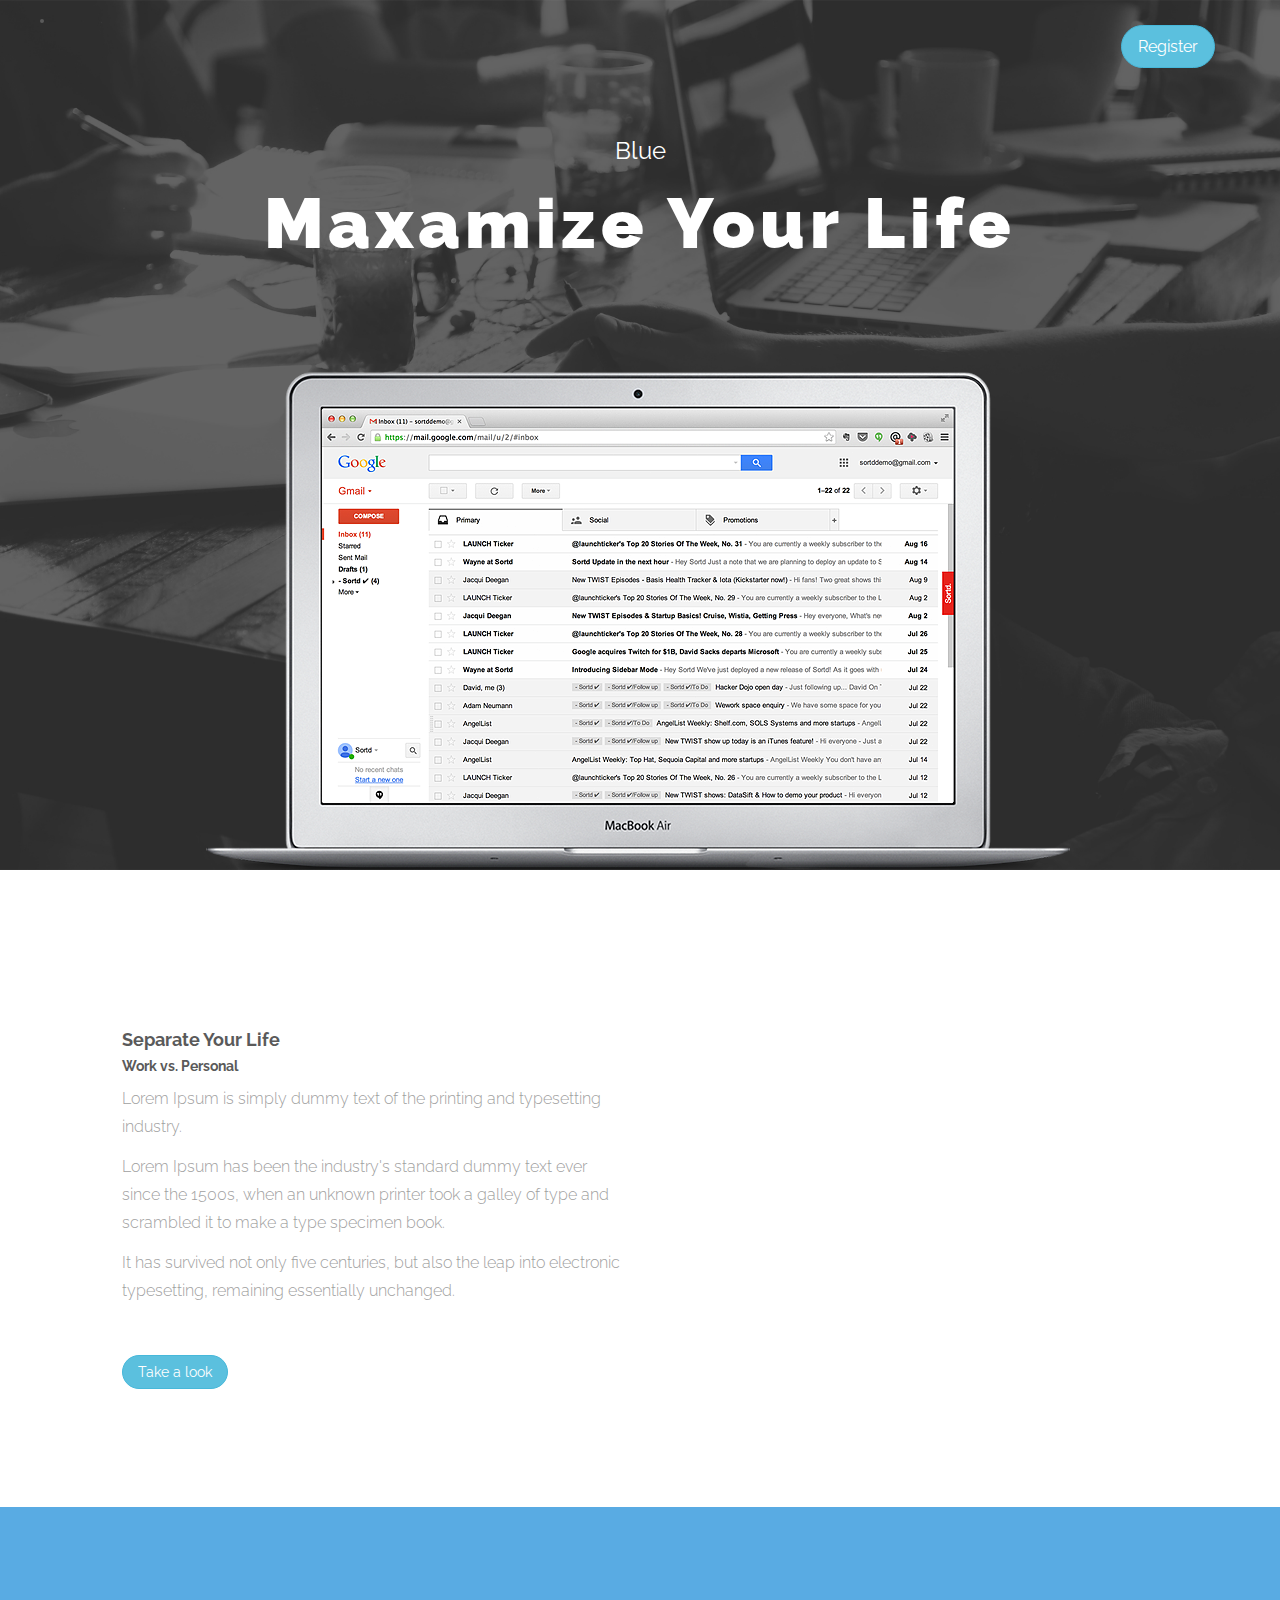
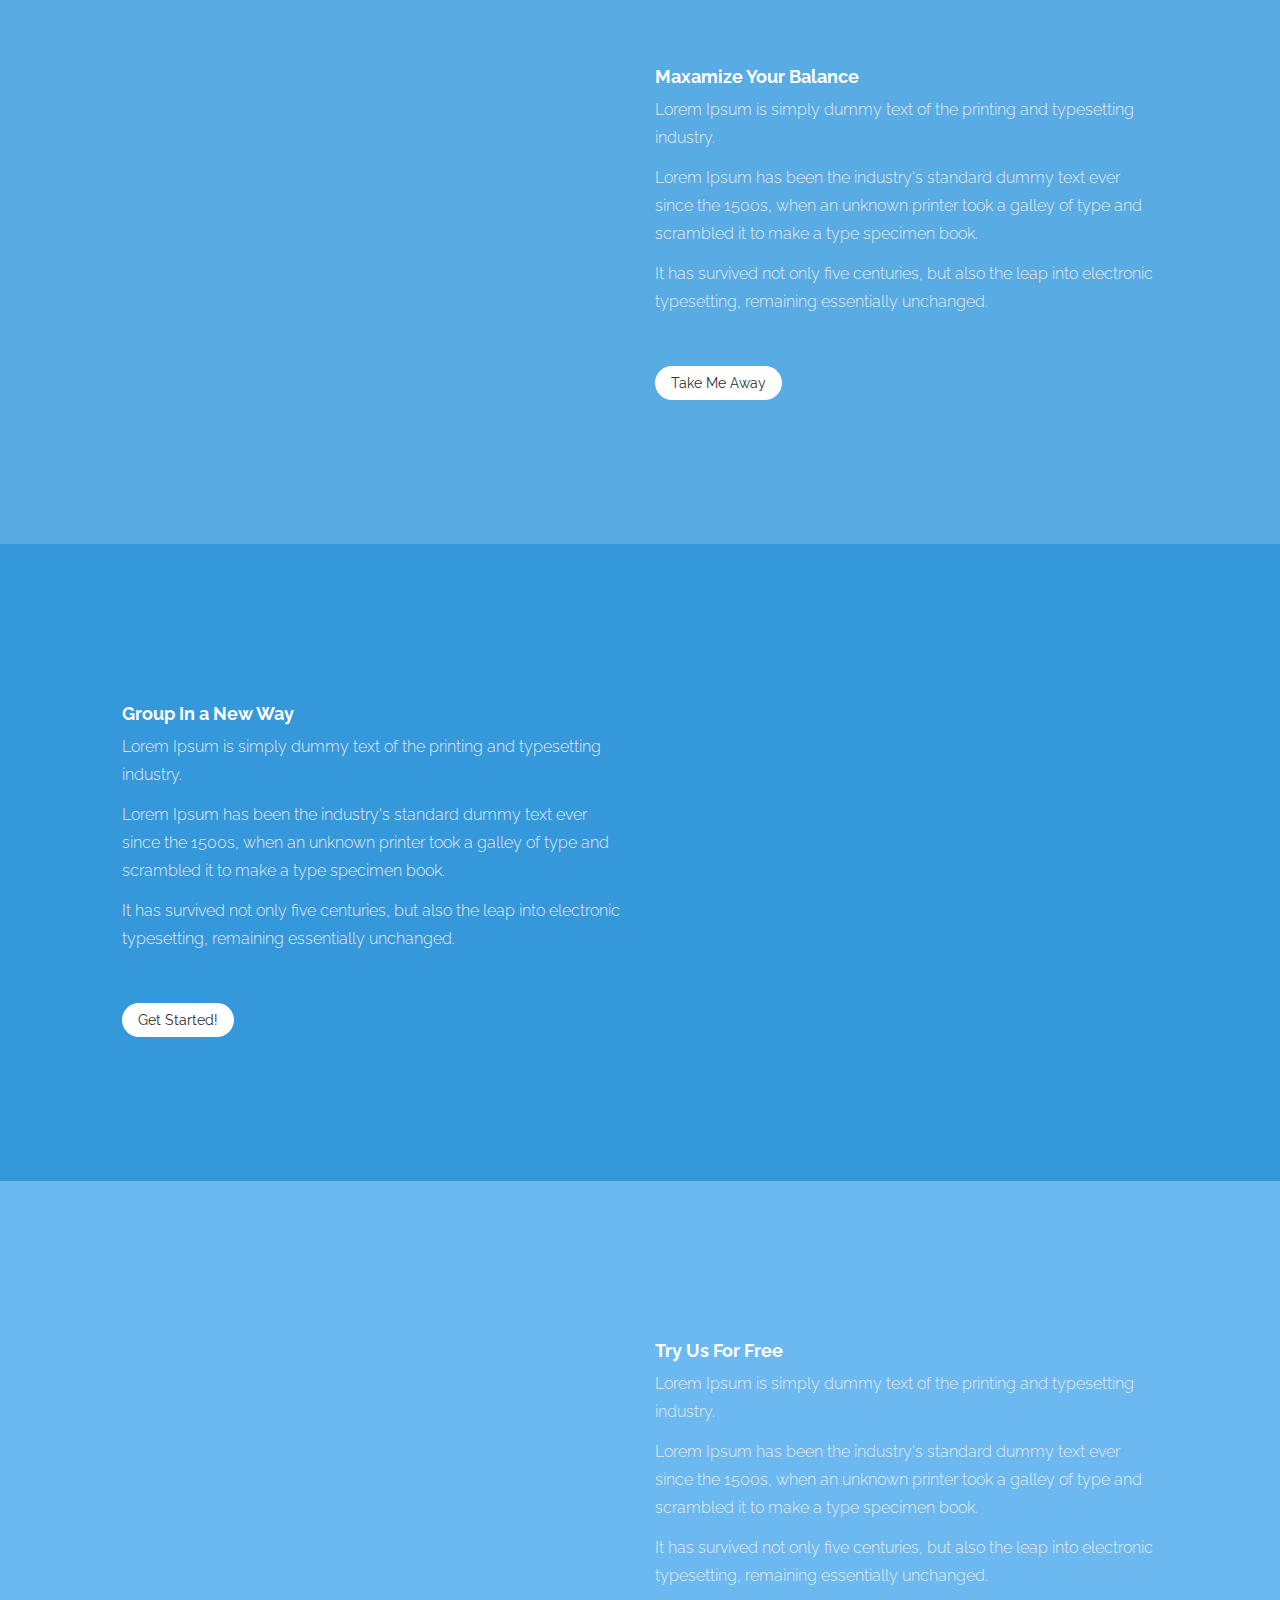
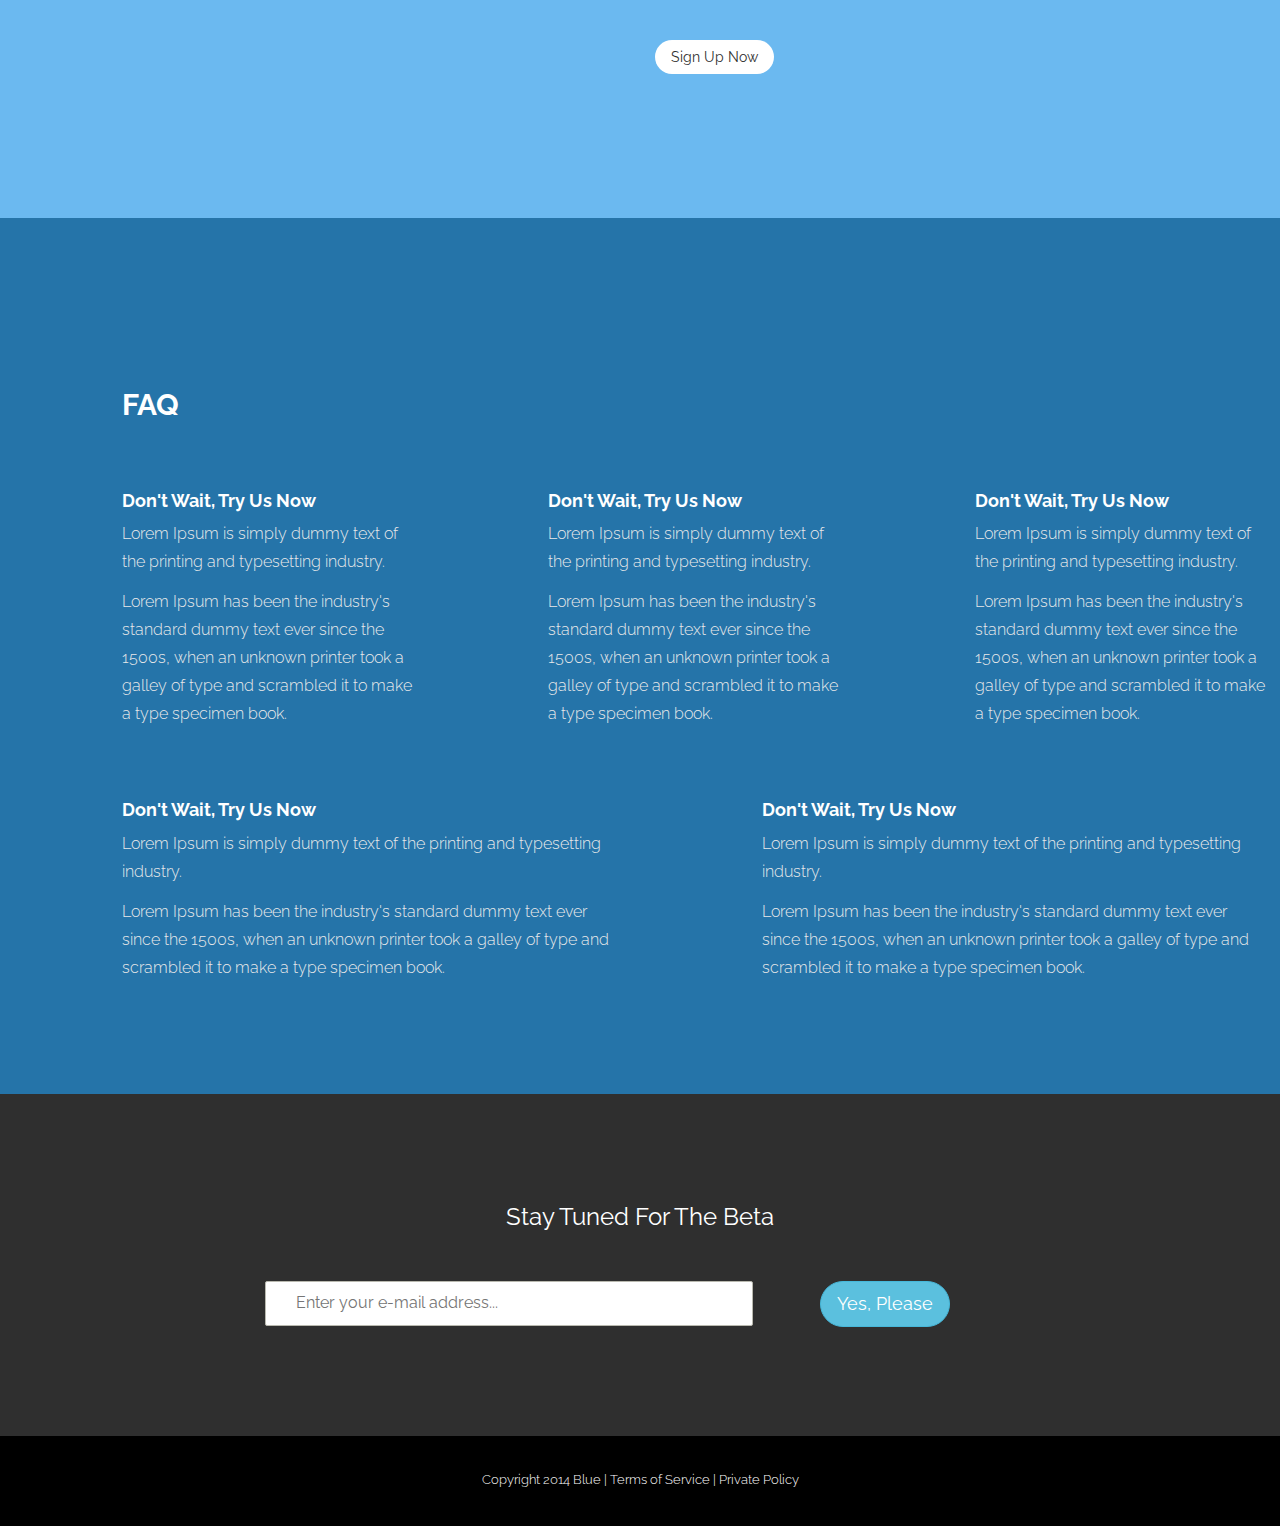
==== index.html @ 32a6beb9 "hm" ====
<!DOCTYPE html>
<html lang="en">
  <head>
    <meta charset="utf-8">
    <meta http-equiv="X-UA-Compatible" content="IE=edge">
    <meta name="viewport" content="width=device-width, initial-scale=1">
    <meta name="description" content="">
    <meta name="author" content="">
    <link rel="icon" href="assets/img/favicon.ico">

    <title>Blue</title>

    <!-- Bootstrap core CSS -->
    <link href="assets/css/bootstrap.css" rel="stylesheet">

    <!-- Custom styles for this template -->
    <link href="assets/css/custom-animations.css" rel="stylesheet">
    <link href="assets/css/style.css" rel="stylesheet">


    <!-- IE10 viewport hack for Surface/desktop Windows 8 bug -->
    <script src="assets/js/ie10-viewport-bug-workaround.js"></script>

    <!-- HTML5 shim and Respond.js IE8 support of HTML5 elements and media queries -->
    <!--[if lt IE 9]>
      <script src="https://oss.maxcdn.com/html5shiv/3.7.2/html5shiv.min.js"></script>
      <script src="https://oss.maxcdn.com/respond/1.4.2/respond.min.js"></script>
    <![endif]-->
  </head>

  <body>

	<! -- ********** HEADER ********** -->
	<div id="h">
		<div class="container">
			<div class="row">
			    <li><button class="btn btn-lg btn-info btn-register">Register</button></li>
			    <div class="col-md-10 col-md-offset-1 mt">
			    	<h3>Blue</h3>
			    	<h1 class="mb">Maxamize Your Life</h1>
			    </div>
			    <div class="col-md-12 mt">
			    	<img src="assets/img/hm.png" class="img-responsive aligncenter" alt="" data-effect="slide-bottom">
			    </div>
			</div>
		</div><! --/container -->
	</div><! --/h -->
	
	<! -- ********** FIRST ********** -->
	<div id="w">
		<div class="row nopadding">
			<div class="col-md-5 col-md-offset-1 mt">
				<h4>Separate Your Life</h4>
                <h5>Work vs. Personal</h5>
				<p>Lorem Ipsum is simply dummy text of the printing and typesetting industry.</p>
				<p>Lorem Ipsum has been the industry's standard dummy text ever since the 1500s, when an unknown printer took a galley of type and scrambled it to make a type specimen book.</p>
				<p>It has survived not only five centuries, but also the leap into electronic typesetting, remaining essentially unchanged.</p>
				<p class="mt"><button class="btn btn-info btn-theme">Take a look</button></p>
			</div>
			
			<div class="col-md-6 pull-right">
				<img src="assets/img/shot01.png" class="img-responsive alignright" alt="" data-effect="slide-right">
			</div>
		</div><! --/row -->
	</div><! --/container -->
	

	<! -- ********** BLUE SECTION - PICTON ********** -->
	<div id="picton">
		<div class="row nopadding">
			<div class="col-md-6 pull-left">
				<img src="assets/img/shot02.png" class="img-responsive alignleft" alt="" data-effect="slide-left">
			</div>
			<div class="col-md-5 mt">
				<h4>Maxamize Your Balance</h4>
				<p>Lorem Ipsum is simply dummy text of the printing and typesetting industry.</p>
				<p>Lorem Ipsum has been the industry's standard dummy text ever since the 1500s, when an unknown printer took a galley of type and scrambled it to make a type specimen book.</p>
				<p>It has survived not only five centuries, but also the leap into electronic typesetting, remaining essentially unchanged.</p>
				<p class="mt"><button class="btn btn-white btn-theme">Take Me Away</button></p>
			</div>
	
		</div><! --row -->
	</div><! --/Picton -->
	
	
	<! -- ********** BLUE SECTION - CURIOUS ********** -->
	<div id="curious">
		<div class="row nopadding">
			<div class="col-md-5 col-md-offset-1 mt">
				<h4>Group In a New Way</h4>
				<p>Lorem Ipsum is simply dummy text of the printing and typesetting industry.</p>
				<p>Lorem Ipsum has been the industry's standard dummy text ever since the 1500s, when an unknown printer took a galley of type and scrambled it to make a type specimen book.</p>
				<p>It has survived not only five centuries, but also the leap into electronic typesetting, remaining essentially unchanged.</p>
				<p class="mt"><button class="btn btn-white btn-theme">Get Started!</button></p>
			</div>
			
			<div class="col-md-6 pull-right">
				<img src="assets/img/shot03.png" class="img-responsive alignright" alt="" data-effect="slide-right">
			</div>
		</div><! --/row -->
	</div><! --/curious -->

	<! -- ********** BLUE SECTION - MALIBU ********** -->
	<div id="malibu">
		<div class="row nopadding">
			<div class="col-md-6 pull-left">
				<img src="assets/img/shot04.png" class="img-responsive alignleft" alt="" data-effect="slide-left">
			</div>
			<div class="col-md-5 mt">
				<h4>Try Us For Free</h4>
				<p>Lorem Ipsum is simply dummy text of the printing and typesetting industry.</p>
				<p>Lorem Ipsum has been the industry's standard dummy text ever since the 1500s, when an unknown printer took a galley of type and scrambled it to make a type specimen book.</p>
				<p>It has survived not only five centuries, but also the leap into electronic typesetting, remaining essentially unchanged.</p>
				<p class="mt"><button class="btn btn-white btn-theme">Sign Up Now</button></p>
			</div>
	
		</div><! --row -->
	</div><! --/Malibu -->


	<! -- ********** BLUE SECTION - JELLY ********** -->
	<div id="jelly">
		<div class="row nopadding">
            <div class="col-md-10 col-md-offset-1 mt">
			    	<h2 class="">FAQ</h2>
			    </div>
			<div class="col-md-3 col-sm-4 col-xs-4 col-md-offset-1 mt">
				<h4>Don't Wait, Try Us Now</h4>
				<p>Lorem Ipsum is simply dummy text of the printing and typesetting industry.</p>
				<p>Lorem Ipsum has been the industry's standard dummy text ever since the 1500s, when an unknown printer took a galley of type and scrambled it to make a type specimen book.</p>
			</div>
            
            <div class="col-md-3 col-sm-4 col-xs-4 col-md-offset-1 mt">
				<h4>Don't Wait, Try Us Now</h4>
				<p>Lorem Ipsum is simply dummy text of the printing and typesetting industry.</p>
				<p>Lorem Ipsum has been the industry's standard dummy text ever since the 1500s, when an unknown printer took a galley of type and scrambled it to make a type specimen book.</p>

			</div>
            <div class="col-md-3 col-sm-4 col-xs-4 col-md-offset-1 mt">
				<h4>Don't Wait, Try Us Now</h4>
				<p>Lorem Ipsum is simply dummy text of the printing and typesetting industry.</p>
				<p>Lorem Ipsum has been the industry's standard dummy text ever since the 1500s, when an unknown printer took a galley of type and scrambled it to make a type specimen book.</p>
				
			</div>
             <div class="col-md-5 col-sm-6 col-xs-6 col-md-offset-1 mt">
				<h4>Don't Wait, Try Us Now</h4>
				<p>Lorem Ipsum is simply dummy text of the printing and typesetting industry.</p>
				<p>Lorem Ipsum has been the industry's standard dummy text ever since the 1500s, when an unknown printer took a galley of type and scrambled it to make a type specimen book.</p>
			</div>
            <div class="col-md-5 col-sm-6 col-xs-6 col-md-offset-1 mt">
				<h4>Don't Wait, Try Us Now</h4>
				<p>Lorem Ipsum is simply dummy text of the printing and typesetting industry.</p>
				<p>Lorem Ipsum has been the industry's standard dummy text ever since the 1500s, when an unknown printer took a galley of type and scrambled it to make a type specimen book.</p>
			</div>
            
			
		</div><! --/row -->
	</div><! --/Jelly -->

	<! -- ********** FOOTER ********** -->
	<div id="f">
		<div class="container">
			<div class="row">
				<div class="col-md-8 col-md-offset-2 centered">
					<h4 class="mb">Stay Tuned For The Beta</h4>
					<form role="form" action="register.php" method="post" enctype="plain"> 
	    				<input type="email" name="email" class="subscribe-input" placeholder="Enter your e-mail address..." required>
						<button class='btn btn-lg btn-info btn-sub subscribe-submit' type="submit">Yes, Please</button>
					</form>
				
				</div>

			</div><! --/row -->
		</div><! --/container -->
	</div><! --/F -->

	<! -- ********** CREDITS ********** -->
	<div id="c">
		<div class="container">
			<div class="row">
				<div class="col-md-6 col-md-offset-3 centered">
					<p>Copyright 2014 Blue | Terms of Service | Private Policy</p>
				</div>
			</div>
		</div><! --/container -->
	</div><! --/C -->

    <!-- Bootstrap core JavaScript
    ================================================== -->
    <!-- Placed at the end of the document so the pages load faster -->
    <script src="assets/js/jquery.min.js"></script>
    <script src="assets/js/bootstrap.min.js"></script>
    <script src="assets/js/retina-1.1.0.js"></script>
    <script src="assets/js/jquery.unveilEffects.js"></script>
  </body>
</html>
---- assets/css/custom-animations.css ----
/*CUSTOM ANIMATIONS*/

/* Please Note: To use this CSS, you should include in your HTML the proper javascript: jquery.unveilEffects.js */


	[class*=".effect-"] {
	  -webkit-backface-visibility: hidden;
	  -moz-backface-visibility: hidden;
	  backface-visibility: hidden;
	  -webkit-perspective: 1000;
	  -moz-perspective: 1000;
	  perspective: 1000;
	}
	.effect-fade {
	  opacity: 0;
	}
	.effect-fade.in {
	  opacity: 1;
	}
	.effect-slide-left {
	  -webkit-transform: translate3d(-30%, 0, 0);
	  transform: translate3d(-30%, 0, 0);
	  opacity: 0;
	}
	.effect-slide-left.in {
	  -webkit-transform: translate3d(0, 0, 0);
	  transform: translate3d(0, 0, 0);
	  opacity: 1;
	}
	.effect-slide-right {
	  -webkit-transform: translate3d(30%, 0, 0);
	  transform: translate3d(30%, 0, 0);
	  opacity: 0;
	}
	.effect-slide-right.in {
	  -webkit-transform: translate3d(0, 0, 0);
	  transform: translate3d(0, 0, 0);
	  opacity: 1;
	}
	.effect-slide-top {
	  -webkit-transform: translate3d(0, -30%, 0);
	  transform: translate3d(0, -30%, 0);
	  opacity: 0;
	}
	.effect-slide-top.in {
	  -webkit-transform: translate3d(0, 0, 0);
	  transform: translate3d(0, 0, 0);
	  opacity: 1;
	}
	.effect-slide-bottom {
	  -webkit-transform: translate3d(0, 30%, 0);
	  transform: translate3d(0, 30%, 0);
	  opacity: 0;
	}
	.effect-slide-bottom.in {
	  -webkit-transform: translate3d(0, 0, 0);
	  transform: translate3d(0, 0, 0);
	  opacity: 1;
	}
	.effect-pop {
	  opacity: 0;
	}
	.effect-pop.in {
	  -webkit-animation: pop 0.6s ease-out 0.5s both;
	  -moz-animation: pop 0.6s ease-out 0.5s both;
	  -o-animation: pop 0.6s ease-out 0.5s both;
	  animation: pop 0.6s ease-out 0.5s both;
	  opacity: 1 \9;
	}
	@-webkit-keyframes pop {
	  0% {
		-webkit-transform: scale(1);
		-ms-transform: scale(1);
		transform: scale(1);
	  }
	  50% {
		-webkit-transform: scale(1.2);
		-ms-transform: scale(1.2);
		transform: scale(1.2);
		opacity: 1;
	  }
	  100% {
		opacity: 1;
		-webkit-transform: scale(1);
		-ms-transform: scale(1);
		transform: scale(1);
	  }
	}
	@-moz-keyframes pop {
	  0% {
		-webkit-transform: scale(1);
		-ms-transform: scale(1);
		transform: scale(1);
	  }
	  50% {
		-webkit-transform: scale(1.2);
		-ms-transform: scale(1.2);
		transform: scale(1.2);
		opacity: 1;
	  }
	  100% {
		opacity: 1;
		-webkit-transform: scale(1);
		-ms-transform: scale(1);
		transform: scale(1);
	  }
	}
	@-o-keyframes pop {
	  0% {
		-webkit-transform: scale(1);
		-ms-transform: scale(1);
		transform: scale(1);
	  }
	  50% {
		-webkit-transform: scale(1.2);
		-ms-transform: scale(1.2);
		transform: scale(1.2);
		opacity: 1;
	  }
	  100% {
		opacity: 1;
		-webkit-transform: scale(1);
		-ms-transform: scale(1);
		transform: scale(1);
	  }
	}
	@keyframes pop {
	  0% {
		-webkit-transform: scale(1);
		-ms-transform: scale(1);
		transform: scale(1);
	  }
	  50% {
		-webkit-transform: scale(1.2);
		-ms-transform: scale(1.2);
		transform: scale(1.2);
		opacity: 1;
	  }
	  100% {
		opacity: 1;
		-webkit-transform: scale(1);
		-ms-transform: scale(1);
		transform: scale(1);
	  }
	}
	.effect-fall {
	  opacity: 0;
	  -webkit-transform: scale(1.5);
	  -ms-transform: scale(1.5);
	  transform: scale(1.5);
	}
	.effect-fall.in {
	  -webkit-transform: scale(1);
	  -ms-transform: scale(1);
	  transform: scale(1);
	  opacity: 1;
	}
	.effect-perspective {
	  -webkit-perspective: 1300px;
	  -moz-perspective: 1300px;
	  perspective: 1300px;
	}
	.effect-helix {
	  -webkit-transform-style: preserve-3d;
	  -moz-transform-style: preserve-3d;
	  transform-style: preserve-3d;
	  opacity: 0;
	  -webkit-transform: rotateY(-180deg);
	  -ms-transform: rotateY(-180deg);
	  transform: rotateY(-180deg);
	}
	.effect-helix.in {
	  opacity: 1;
	  -webkit-transform: rotateY(0);
	  -ms-transform: rotateY(0);
	  transform: rotateY(0);
	}
---- assets/css/style.css ----
/*
 * Author: Carlos Alvarez
 * URL: http://alvarez.is
 *
 * Project Name: Landing Sumo - Theme 13
 * URL: http://LandingSumo.com
 * Version: 1.0
 */

/*	################################################################
	1. GENERAL STRUCTURES
################################################################# */

/* Import fonts */
@import url(http://fonts.googleapis.com/css?family=Raleway:900,700,400);

* { 
	margin: 0;
	padding: 0px;
    font-family: 'Raleway', sans-serif;
} 
body { 
	background: #fff; 
	margin: 0; 
	color: #5a5a5a;
}

h1, h2, h3, h4, h5, h6 {
    font-family: 'Raleway', sans-serif;
	font-weight: 700;
}


p { 
	padding: 0; 
	margin-bottom: 12px; 
    font-family: 'Raleway', sans-serif;
	font-weight: 300;
	font-size: 18px; 
	line-height: 28px;
	color: #666; 
	margin-top: 10px; 
}

html,
body {
	height: 100%;
}

.alignleft { float: left; }
.alignright { float: right; }
.aligncenter {
	margin-left: auto;
	margin-right: auto;
	display: block;
	clear: both;
}
.centered {text-align: center}
.mt {margin-top: 50px;}
.mb {margin-bottom: 50px;}
.mtb {margin-top: 50px; margin-bottom: 50px;}
.mtb2 { margin-top: 100px; margin-bottom: 100px;}
.ptb {padding-top: 80px; padding-bottom: 80px;}

.clear {
	clear: both;
	display: block;
	font-size: 0;
	height: 0;
	line-height: 0;
	width:100%;
}
::-moz-selection  {
	color: #fff;
	text-shadow:none;
	background:#2B2E31;
}
::selection {
	color: #fff;
	text-shadow:none;
	background:#2B2E31;
}
*,
*:after,
*:before {
	-webkit-box-sizing: border-box;
	-moz-box-sizing: border-box;
	box-sizing: border-box;
	padding: 0;
	margin: 0;
}
a { 
	padding: 0;
	margin: 0;
	text-decoration: none; 
	-webkit-transition: background-color .4s linear, color .4s linear;
	-moz-transition: background-color .4s linear, color .4s linear;
	-o-transition: background-color .4s linear, color .4s linear;
	-ms-transition: background-color .4s linear, color .4s linear;
	transition: background-color .4s linear, color .4s linear;
	color: #1abc9c;
}
a:hover,
a:focus {
  text-decoration: none;
  color:#696E74;
}

.nopadding {
	padding: 0px !important;
	margin: 0px;
}

/* Bootstrap Modification */

.navbar-inverse {
	background: transparent;
	border: transparent;
}

img {
	padding-bottom: 10px;
}

/* FORM CONFIGURATION */

input {
	font-size: 16px;
	min-height: 40px;
	border-radius: 2px;
	line-height: 20px;
	padding: 11px 30px 12px;
	border: 1px solid #b9b9af;
	margin-bottom: 10px;
	background-color: #fff;
	-webkit-transition: background-color 0.2s;
	transition: background-color 0.2s;
}

.subscribe-input {
	float: left;
	width: 65%;
	text-align: left;
	margin-right: 2px;
}

.subscribe-submit {
	right: 0;
}


.btn-register {
	margin-top: 15px;
	border-radius: 50px;
	margin-right: 10px;
	top: 0px;
	float: right;
	font-size: 16px;
}

.btn-sub {
	border-radius: 50px;
}

/* Overall Buttons*/
.btn-theme {
	border-radius: 50px;
	font-size: 14px;
	padding-left: 15px;
	padding-right: 15px;
}

.btn-white {
	background: white;
	color: #2f2f2f;
}

.btn-white:hover {
	background: #2f2f2f;
	color: white;
}

/* HEADER SECTION */
#h {
	background: url(../img/header.jpg) no-repeat center top;
	padding-top: 10px;
	text-align:center;
	background-attachment: relative;
	background-position: center center;
	min-height: 650px;
	width: 100%;
	
    -webkit-background-size: 100%;
    -moz-background-size: 100%;
    -o-background-size: 100%;
    background-size: 100%;

    -webkit-background-size: cover;
    -moz-background-size: cover;
    -o-background-size: cover;
    background-size: cover;
}

#h h1 {
	color: white;
	font-weight: 900;
	font-size: 70px;
	letter-spacing: 5px;
}

#h h3 {
	color: white;
	font-weight: 400;
}

#h img {
	padding-bottom: 0px;
}

/* White Section */
#w {
	background: white;
	width: 100%;
	padding-top: 100px;
	padding-bottom: 100px;
}

#w .col-md-6 {
	padding-right: 0px;
}

#w p {
	color: #9f9f9f;
	font-size: 16px;
}


/* Blue Section - Picton */
#picton {
	background: #59ABE3;
	width: 100%;
	padding-top: 100px;
	padding-bottom: 100px;
	color: white;
}

#picton .col-md-6 {
	padding-left: 0px;
}

#picton p {
	color: #e9e9e9;
	font-size: 16px;
}

/* Blue Section - Curious */
#curious {
	background: #3498DB;
	width: 100%;
	padding-top: 100px;
	padding-bottom: 100px;
	color: white;
}

#curious .col-md-6 {
	padding-right: 0px;
}

#curious p {
	color: #e9e9e9;
	font-size: 16px;
}

/* Blue Section - Malibu */
#malibu {
	background: #6BB9F0;
	width: 100%;
	padding-top: 100px;
	padding-bottom: 100px;
	color: white;
}

#malibu .col-md-6 {
	padding-left: 0px;
}

#malibu p {
	color: #e9e9e9;
	font-size: 16px;
}

/* Blue Section - Jelly */
#jelly {
	background: #2574A9;
	width: 100%;
	padding-top: 100px;
	padding-bottom: 100px;
	color: white;
}

#jelly p {
	color: #e9e9e9;
	font-size: 16px;
}

#jelly h1 {
	font-size: 200px;
}

#jelly h3 {
	margin-top: 10px;
}

/* FOOTER */
#f {
	background: #2f2f2f;
	width: 100%;
	padding-top: 100px;
	padding-bottom: 100px;
	color: white;
}

#f p {
	color: white;
}

#f h4 {
	font-weight: 400;
	text-align: center;
	font-size: 24px;
}

/* CREDIT */
#c {
	background: black;
	padding: 20px;
}

#c p {
	color: white;
	font-size: 13px;
}
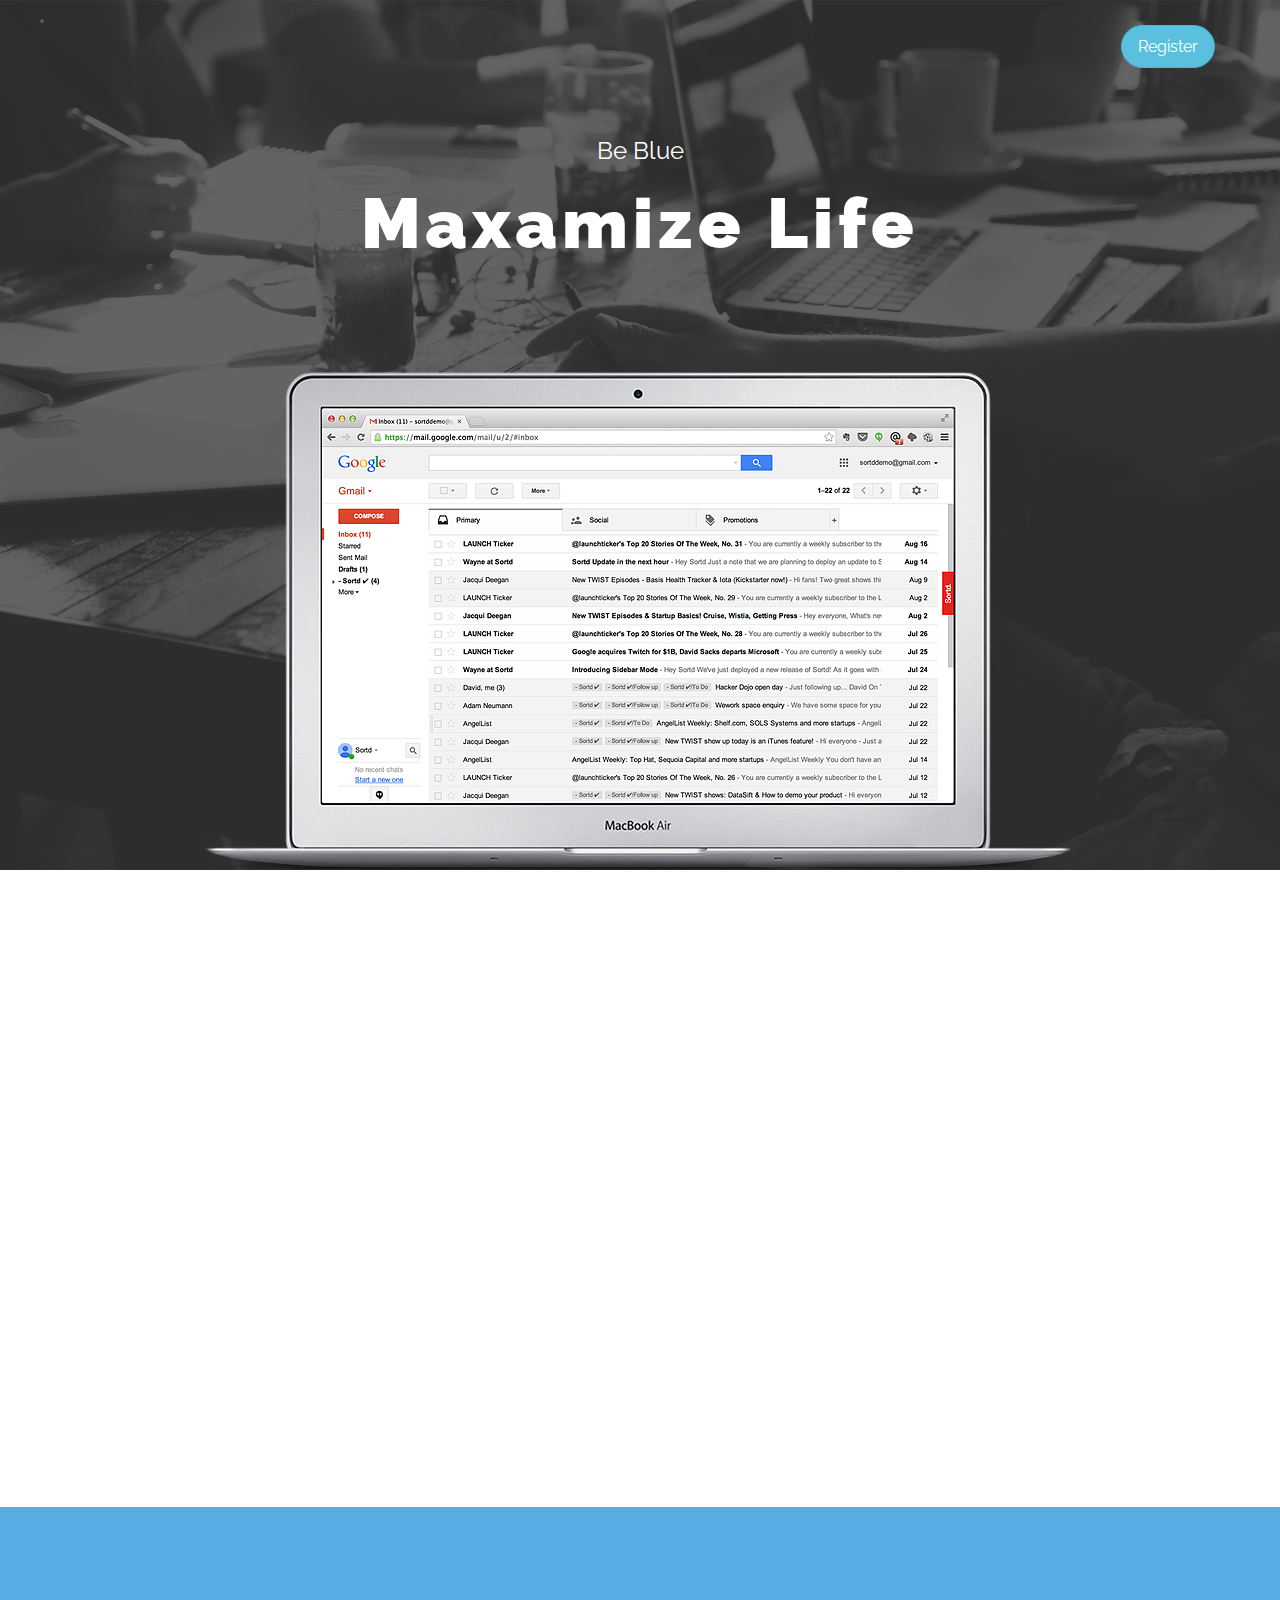
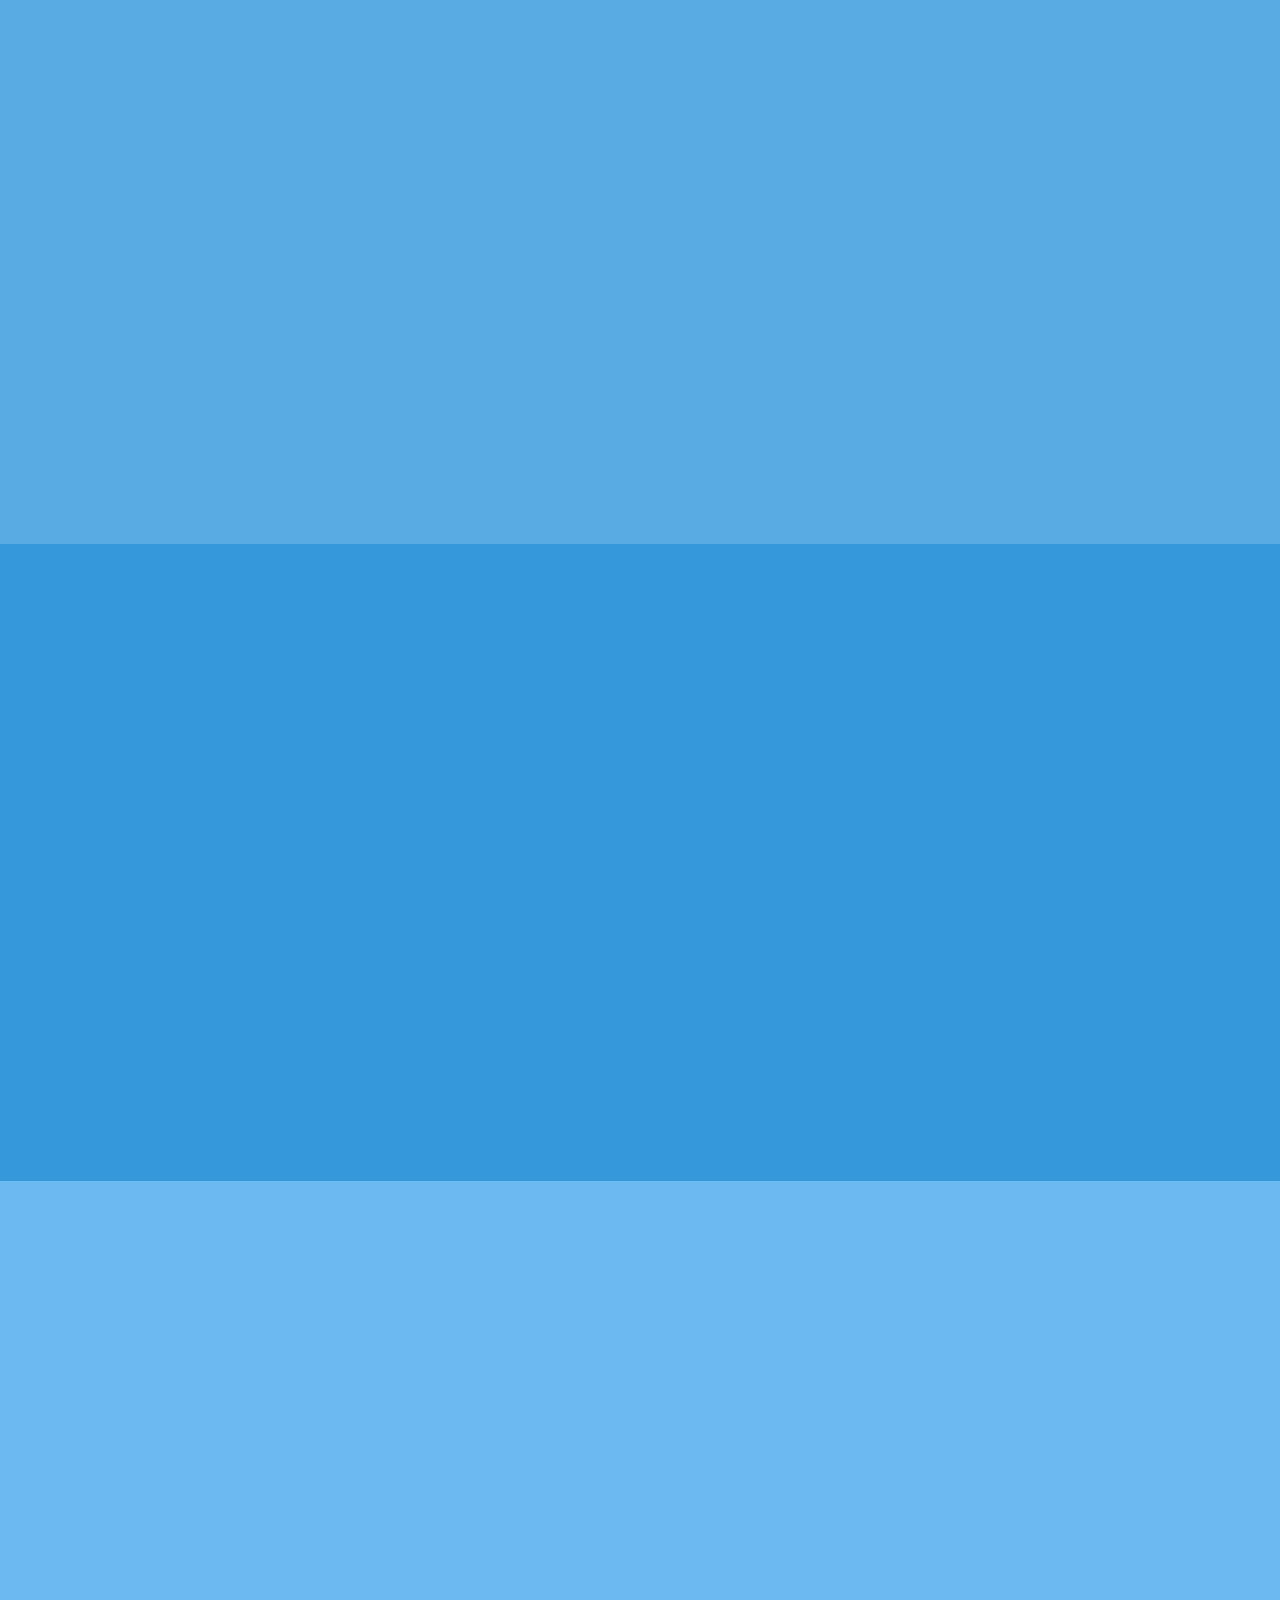
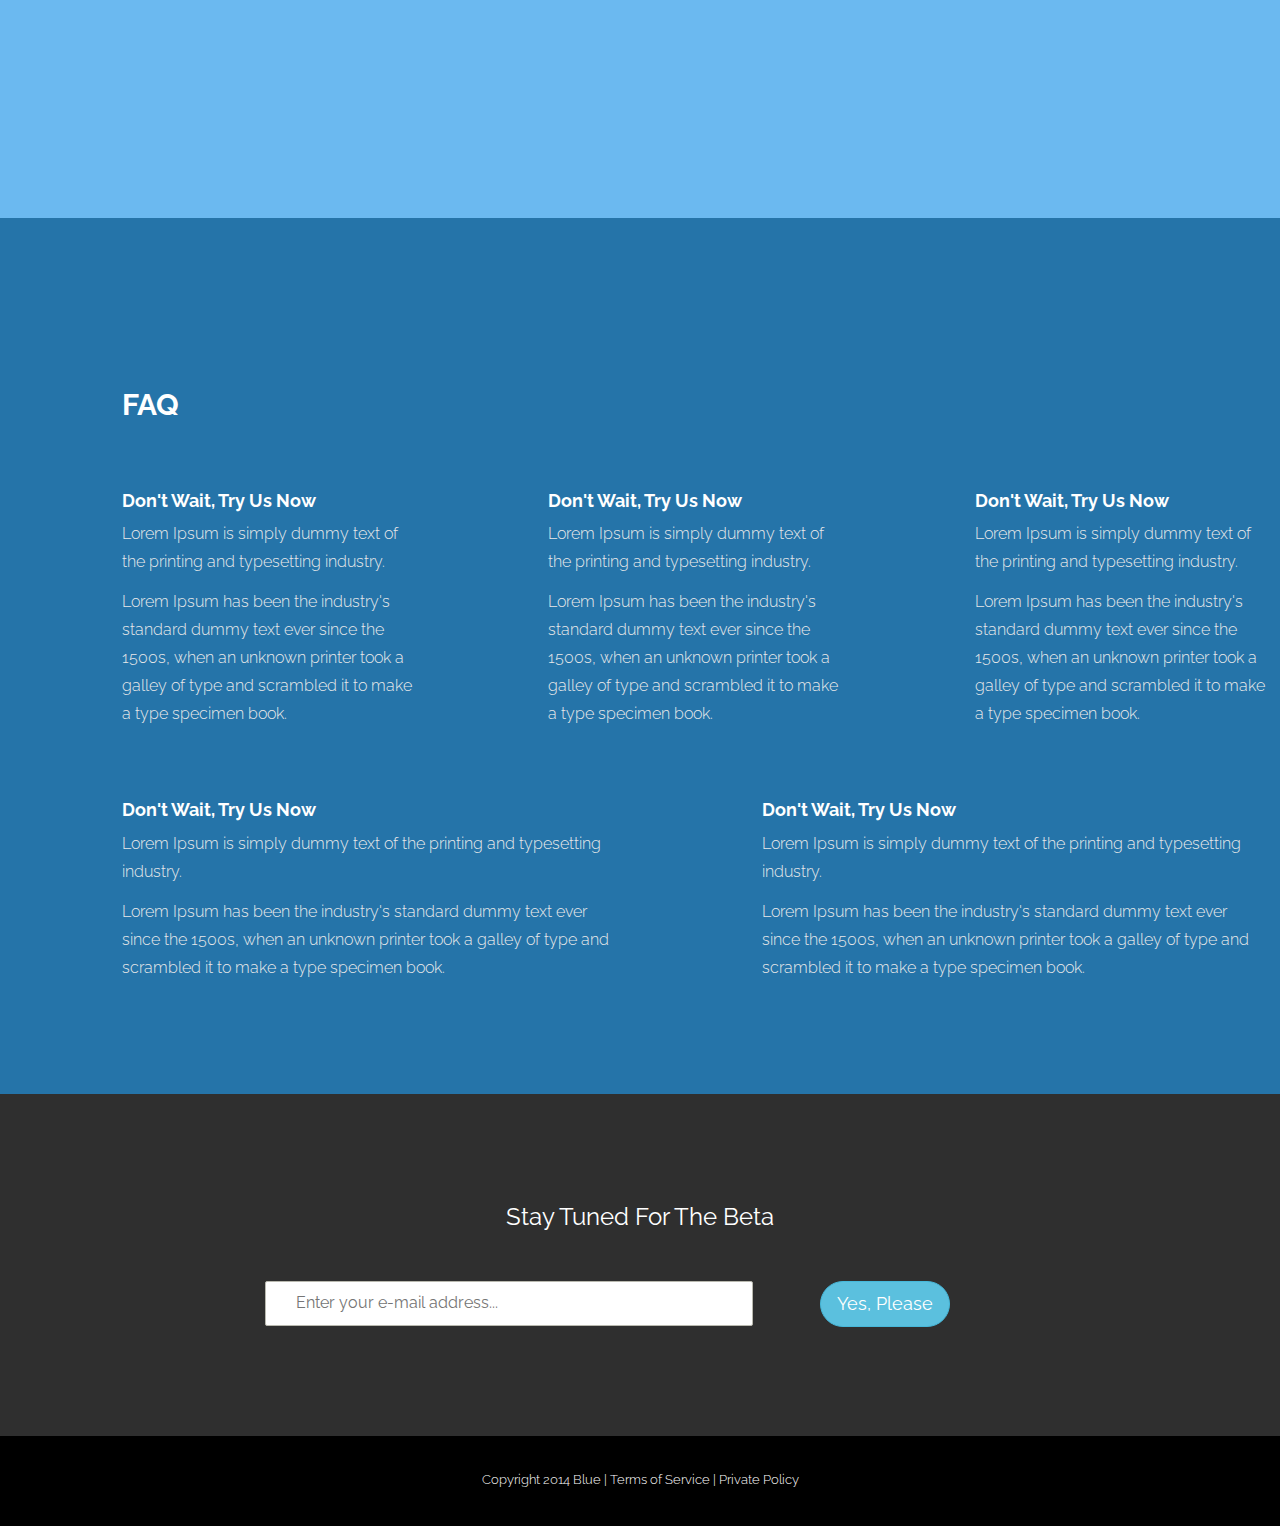
==== commit 723b232d: "slide effect" ====
--- a/index.html
+++ b/index.html
@@ -36,8 +36,8 @@
 			<div class="row">
 			    <li><button class="btn btn-lg btn-info btn-register">Register</button></li>
 			    <div class="col-md-10 col-md-offset-1 mt">
-			    	<h3>Blue</h3>
-			    	<h1 class="mb">Maxamize Your Life</h1>
+			    	<h3>Be Blue</h3>
+			    	<h1 class="mb">Maxamize Life</h1>
 			    </div>
 			    <div class="col-md-12 mt">
 			    	<img src="assets/img/hm.png" class="img-responsive aligncenter" alt="" data-effect="slide-bottom">
@@ -49,7 +49,7 @@
 	<! -- ********** FIRST ********** -->
 	<div id="w">
 		<div class="row nopadding">
-			<div class="col-md-5 col-md-offset-1 mt">
+			<div class="col-md-5 col-sm-5 col-md-offset-1 mt" data-effect="slide-left">
 				<h4>Separate Your Life</h4>
                 <h5>Work vs. Personal</h5>
 				<p>Lorem Ipsum is simply dummy text of the printing and typesetting industry.</p>
@@ -71,7 +71,7 @@
 			<div class="col-md-6 pull-left">
 				<img src="assets/img/shot02.png" class="img-responsive alignleft" alt="" data-effect="slide-left">
 			</div>
-			<div class="col-md-5 mt">
+			<div class="col-md-5 mt" data-effect="slide-right">
 				<h4>Maxamize Your Balance</h4>
 				<p>Lorem Ipsum is simply dummy text of the printing and typesetting industry.</p>
 				<p>Lorem Ipsum has been the industry's standard dummy text ever since the 1500s, when an unknown printer took a galley of type and scrambled it to make a type specimen book.</p>
@@ -86,7 +86,7 @@
 	<! -- ********** BLUE SECTION - CURIOUS ********** -->
 	<div id="curious">
 		<div class="row nopadding">
-			<div class="col-md-5 col-md-offset-1 mt">
+			<div class="col-md-5 col-sm-5 col-md-offset-1 mt" data-effect="slide-left">
 				<h4>Group In a New Way</h4>
 				<p>Lorem Ipsum is simply dummy text of the printing and typesetting industry.</p>
 				<p>Lorem Ipsum has been the industry's standard dummy text ever since the 1500s, when an unknown printer took a galley of type and scrambled it to make a type specimen book.</p>
@@ -106,7 +106,7 @@
 			<div class="col-md-6 pull-left">
 				<img src="assets/img/shot04.png" class="img-responsive alignleft" alt="" data-effect="slide-left">
 			</div>
-			<div class="col-md-5 mt">
+			<div class="col-md-5 mt" data-effect="slide-right">
 				<h4>Try Us For Free</h4>
 				<p>Lorem Ipsum is simply dummy text of the printing and typesetting industry.</p>
 				<p>Lorem Ipsum has been the industry's standard dummy text ever since the 1500s, when an unknown printer took a galley of type and scrambled it to make a type specimen book.</p>
@@ -179,6 +179,7 @@
 		<div class="container">
 			<div class="row">
 				<div class="col-md-6 col-md-offset-3 centered">
+  
 					<p>Copyright 2014 Blue | Terms of Service | Private Policy</p>
 				</div>
 			</div>
--- a/assets/css/style.css
+++ b/assets/css/style.css
@@ -1,12 +1,3 @@
-/*
- * Author: Carlos Alvarez
- * URL: http://alvarez.is
- *
- * Project Name: Landing Sumo - Theme 13
- * URL: http://LandingSumo.com
- * Version: 1.0
- */
-
 /*	################################################################
 	1. GENERAL STRUCTURES
 ################################################################# */
@@ -339,4 +330,4 @@
 #c p {
 	color: white;
 	font-size: 13px;
-}+}
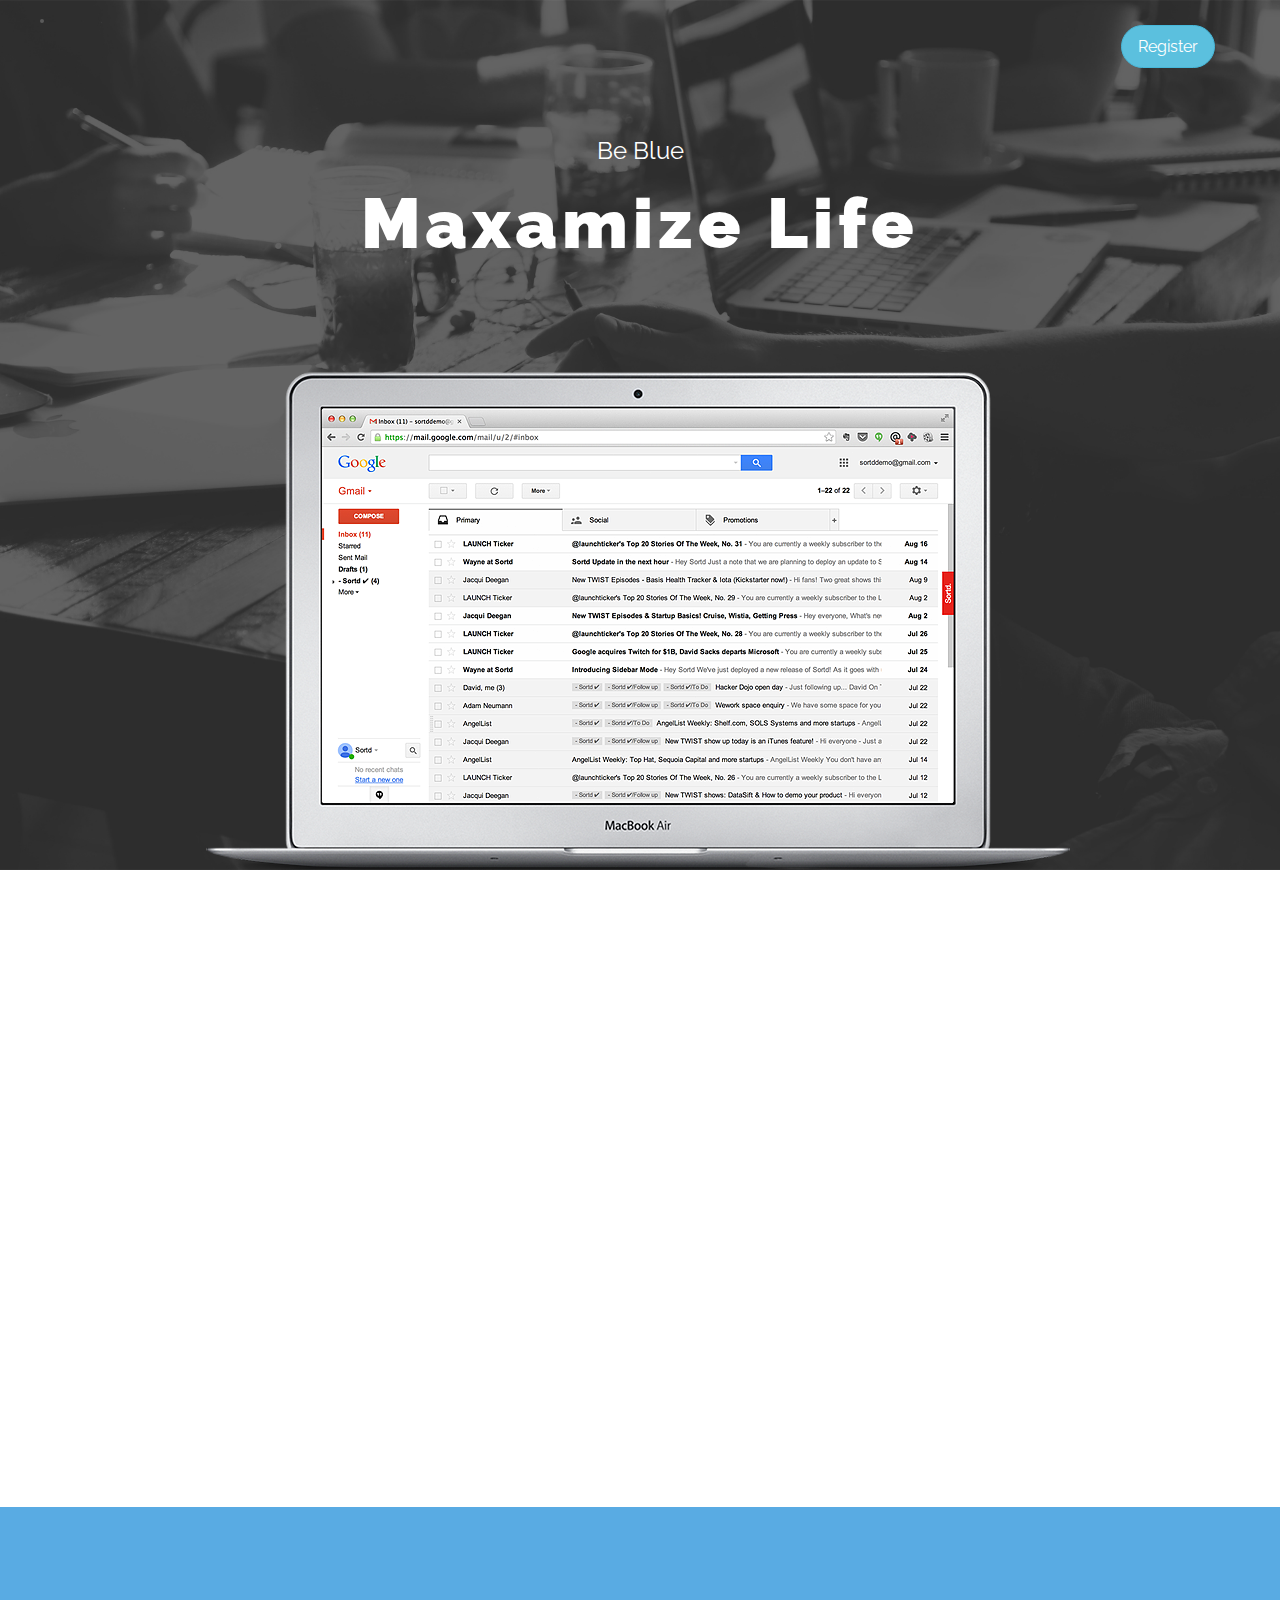
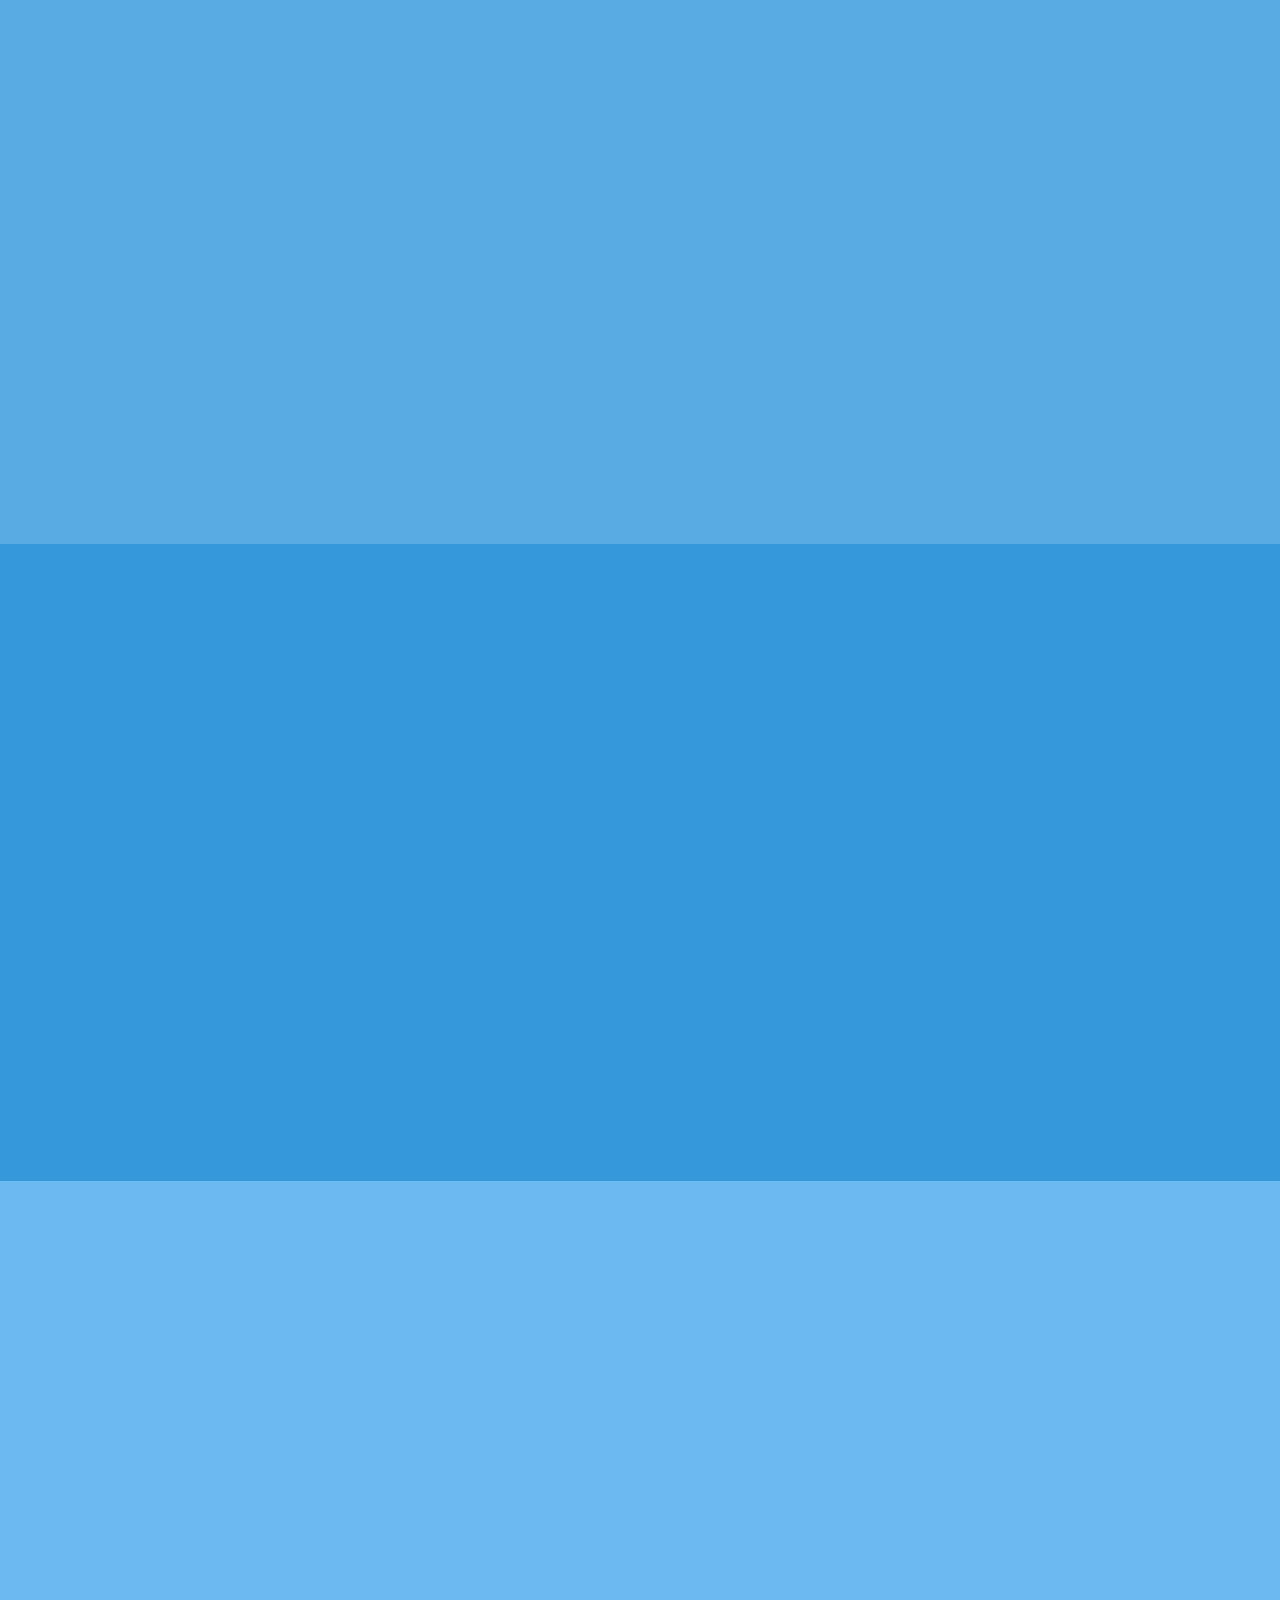
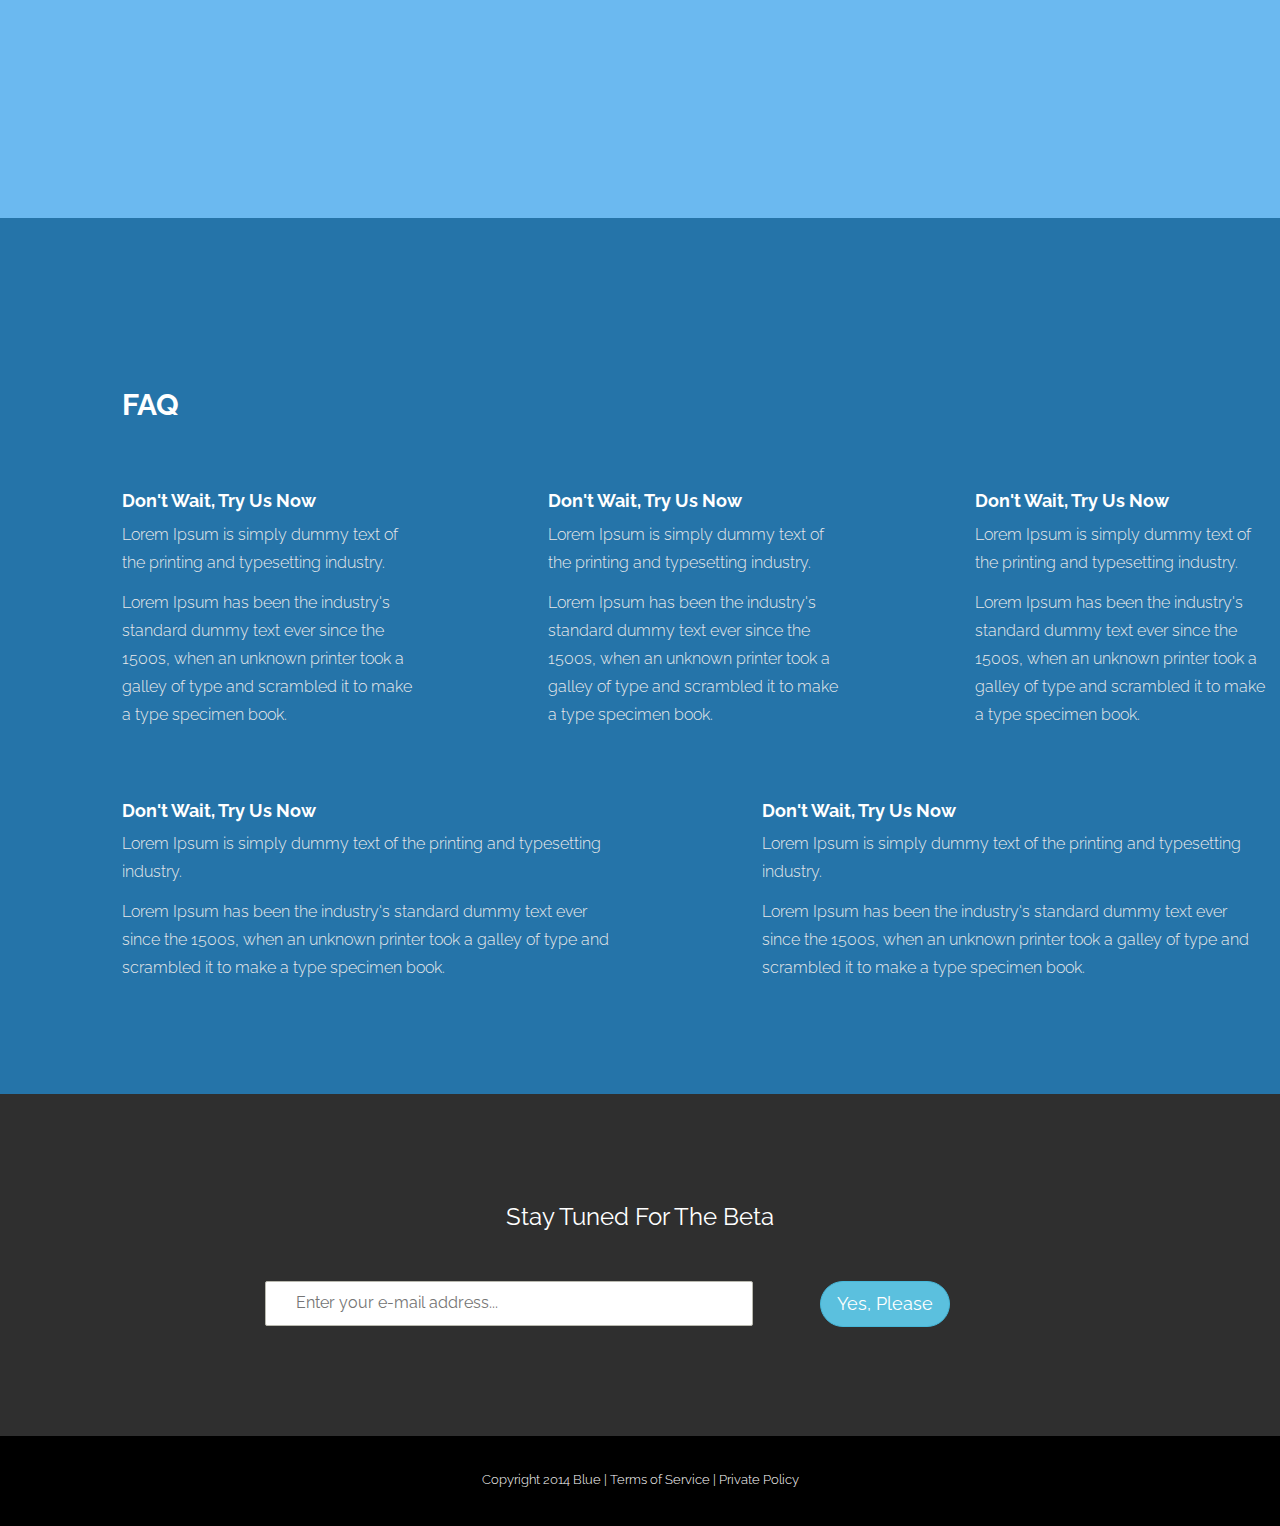
==== commit a59e40ad: "hm." ====
--- a/index.html
+++ b/index.html
@@ -12,6 +12,7 @@
 
     <!-- Bootstrap core CSS -->
     <link href="assets/css/bootstrap.css" rel="stylesheet">
+    <link href="//maxcdn.bootstrapcdn.com/bootstrap/3.3.1/css/bootstrap.min.css" rel="stylesheet">
 
     <!-- Custom styles for this template -->
     <link href="assets/css/custom-animations.css" rel="stylesheet">
@@ -34,13 +35,13 @@
 	<div id="h">
 		<div class="container">
 			<div class="row">
-			    <li><button class="btn btn-lg btn-info btn-register">Register</button></li>
+			    <li><button class="btn btn-lg btn-info btn-register" data-toggle="modal" data-target=".bs-modal-sm">Register</button></li>
 			    <div class="col-md-10 col-md-offset-1 mt">
 			    	<h3>Be Blue</h3>
 			    	<h1 class="mb">Maxamize Life</h1>
 			    </div>
 			    <div class="col-md-12 mt">
-			    	<img src="assets/img/hm.png" class="img-responsive aligncenter" alt="" data-effect="slide-bottom">
+			    	<img src="assets/img/hm.png" class="img-responsive aligncenter" alt="" data-effect="slide-top">
 			    </div>
 			</div>
 		</div><! --/container -->
@@ -186,6 +187,35 @@
 		</div><! --/container -->
 	</div><! --/C -->
 
+
+  <!-- Login Modal  -->
+  <div class="modal fade bs-modal-sm" id="myModal" tabindex="-1" role="dialog" aria-labelledby="mySmallModalLabel" aria-hidden="true">
+        <div class="modal-dialog modal-sm">
+            <div class="modal-content">
+            <br>
+                <div class="modal-body">
+                    <div id="myTabContent" class="tab-content">
+                        <div class="tab-pane fade active in" id="signin">
+                        <h1 class="login-text text-center">Register</h1>
+                        <!-- Sign In Form -->
+                            <a class="btn btn-block btn-social btn-facebook">
+                                <i class="fa fa-facebook"></i> Sign in with Facebook
+                            </a>
+                            <br>
+                            <a href="/auth/twitter" class="btn btn-block btn-social btn-twitter">
+                                <i class="fa fa-twitter"></i> Sign in with Twitter
+                            </a>
+                            <br>
+                            <a href="/auth/google" class="btn btn-block btn-social btn-google-plus">
+                                <i class="fa fa-google-plus"></i> Sign in with Google
+                            </a>
+                        </div>
+                    </div>
+                </div>
+            </div>
+        </div>
+    </div>
+
     <!-- Bootstrap core JavaScript
     ================================================== -->
     <!-- Placed at the end of the document so the pages load faster -->
--- a/assets/css/style.css
+++ b/assets/css/style.css
@@ -149,6 +149,16 @@
 	font-size: 16px;
 }
 
+.btn-login {
+	margin-top: 15px;
+	border-radius: 50px;
+	margin-right: 10px;
+	top: 0px;
+	float: center;
+	font-size: 16px;
+
+}
+
 .btn-sub {
 	border-radius: 50px;
 }
@@ -331,3 +341,151 @@
 	color: white;
 	font-size: 13px;
 }
+
+
+/*Login */
+.login-text {
+    font-size: 50px;
+    font-weight: 100;
+    text-transform: none;
+    margin-bottom: 30px;
+    color: #000;
+}
+.login-page {
+    margin-top: 200px;
+}
+
+.login-text {
+    font-size: 50px;
+    font-weight: 100;
+    text-transform: none;
+    margin-bottom: 30px;
+
+}
+ .login-page {
+  margin-top: 200px;
+}
+
+#login-bg {
+    background-attachment: scroll;
+    background-image: url(../img/quad.jpg);
+    background-repeat: none;
+    -webkit-background-size: cover;
+    -moz-background-size: cover;
+    background-size: cover;
+    -o-background-size: cover;
+}
+
+    .bs-modal-sm {
+        margin-top: 10em;
+
+    }
+
+    .modal-content {
+        background: rgba(255, 255, 255, 0.7);
+        width: 300px;
+        margin-left: auto;
+        margin-right: auto;
+
+    }
+
+   .modal-body {
+        margin-top: 0.8em;
+        margin-bottom: 5em;
+
+    }
+
+    .login-text {
+        font-size: 50px;
+        font-weight: 100;
+        text-transform: none;
+        margin-bottom: 30px;
+        color: #000;
+    }
+    .login-page {
+        margin-top: 200px;
+}
+}
+@media(max-width:768px) {
+        .modal-content {
+        background: rgba(255, 255, 255, 0.7);
+        width: 300px;
+        margin-left: auto;
+        margin-right: auto;
+    }
+
+
+    /*login page */
+    
+/*
+    Note: It is best to use a less version of this file ( see http://css2less.cc
+    For the media queries use @screen-sm-min instead of 768px.
+    For .omb_spanOr use @body-bg instead of white.
+*/
+
+@media (min-width: 768px) {
+    .omb_row-sm-offset-3 div:first-child[class*="col-"] {
+        margin-left: 25%;
+    }
+}
+
+.omb_login .omb_authTitle {
+    text-align: center;
+	line-height: 300%;
+}
+	
+.omb_login .omb_socialButtons a {
+	color: white; // In yourUse @body-bg 
+	opacity:0.9;
+}
+.omb_login .omb_socialButtons a:hover {
+    color: white;
+	opacity:1;    	
+}
+.omb_login .omb_socialButtons .omb_btn-facebook {background: #3b5998;}
+.omb_login .omb_socialButtons .omb_btn-twitter {background: #00aced;}
+.omb_login .omb_socialButtons .omb_btn-google {background: #c32f10;}
+
+
+.omb_login .omb_loginOr {
+	position: relative;
+	font-size: 1.5em;
+	color: #aaa;
+	margin-top: 1em;
+	margin-bottom: 1em;
+	padding-top: 0.5em;
+	padding-bottom: 0.5em;
+}
+.omb_login .omb_loginOr .omb_hrOr {
+	background-color: #cdcdcd;
+	height: 1px;
+	margin-top: 0px !important;
+	margin-bottom: 0px !important;
+}
+.omb_login .omb_loginOr .omb_spanOr {
+	display: block;
+	position: absolute;
+	left: 50%;
+	top: -0.6em;
+	margin-left: -1.5em;
+	background-color: white;
+	width: 3em;
+	text-align: center;
+}			
+
+.omb_login .omb_loginForm .input-group.i {
+	width: 2em;
+}
+.omb_login .omb_loginForm  .help-block {
+    color: red;
+}
+
+	
+@media (min-width: 768px) {
+    .omb_login .omb_forgotPwd {
+        text-align: right;
+		margin-top:10px;
+ 	}		
+}
+
+
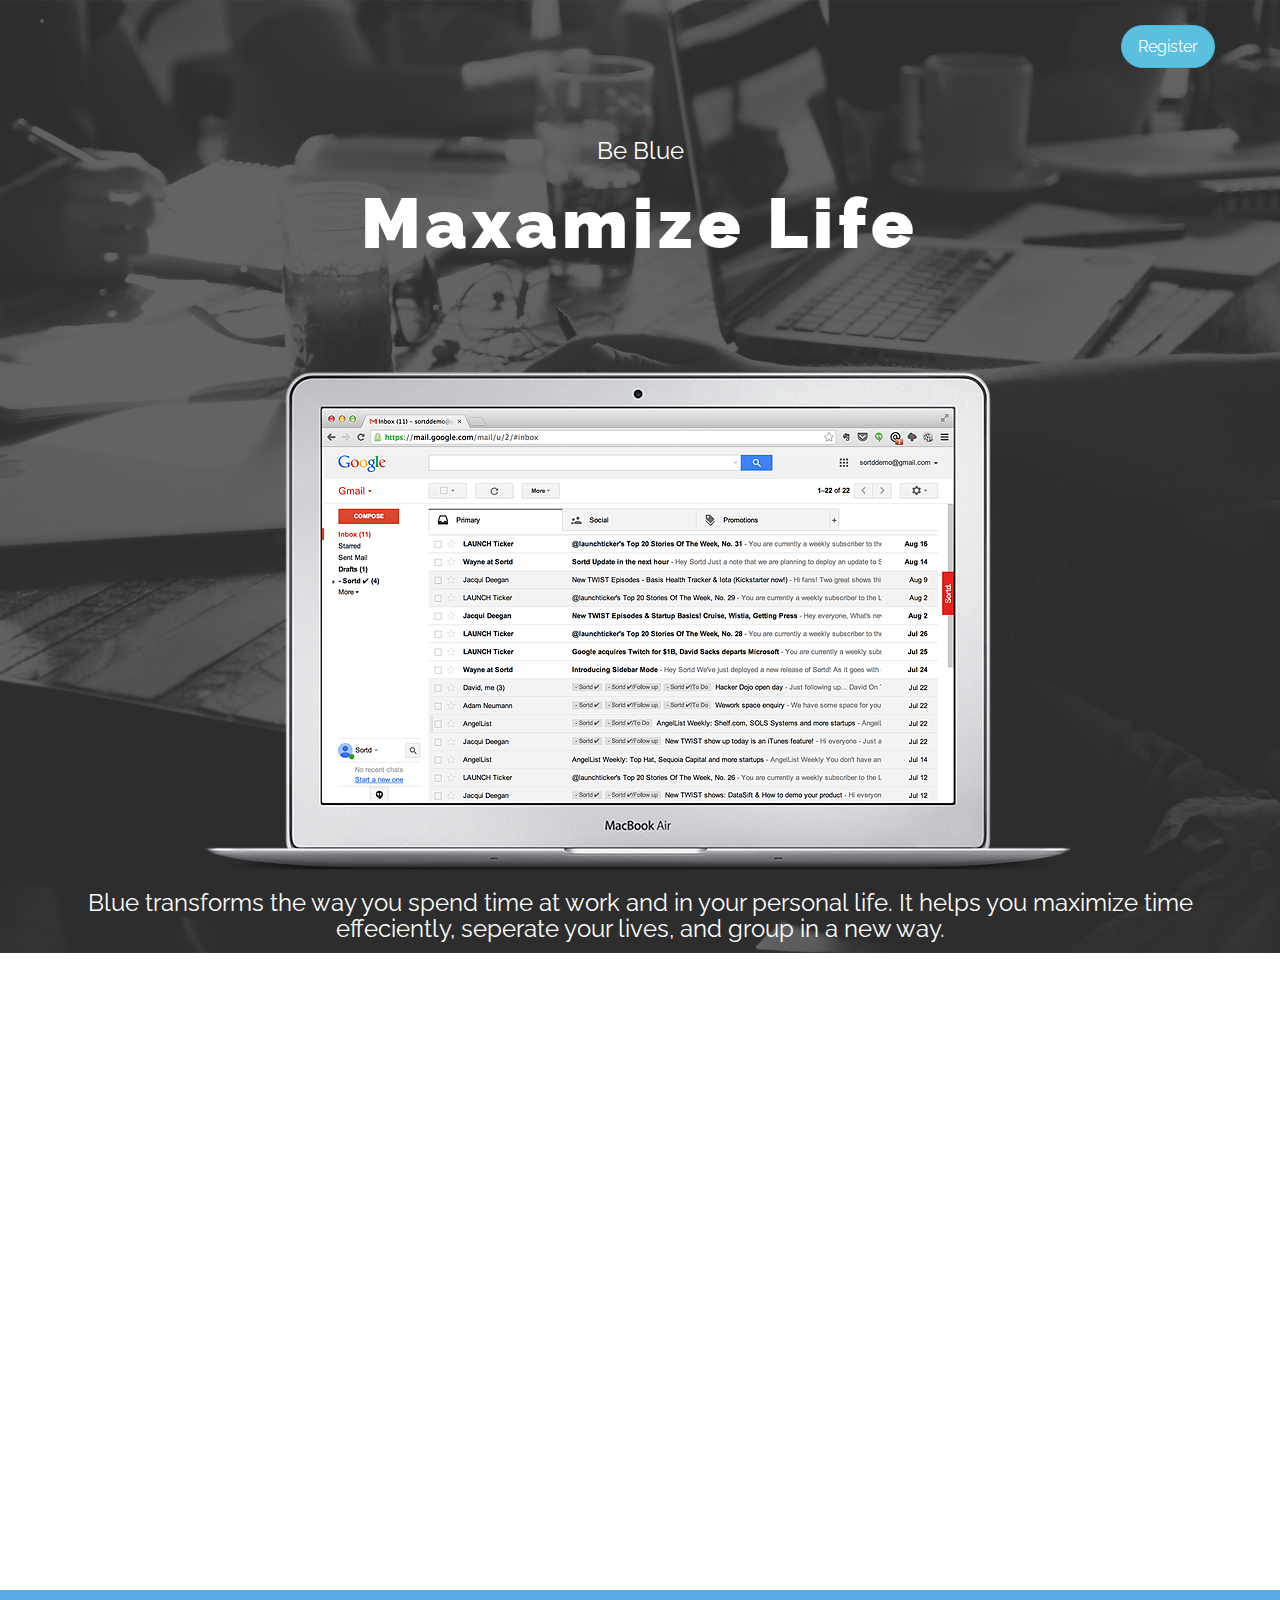
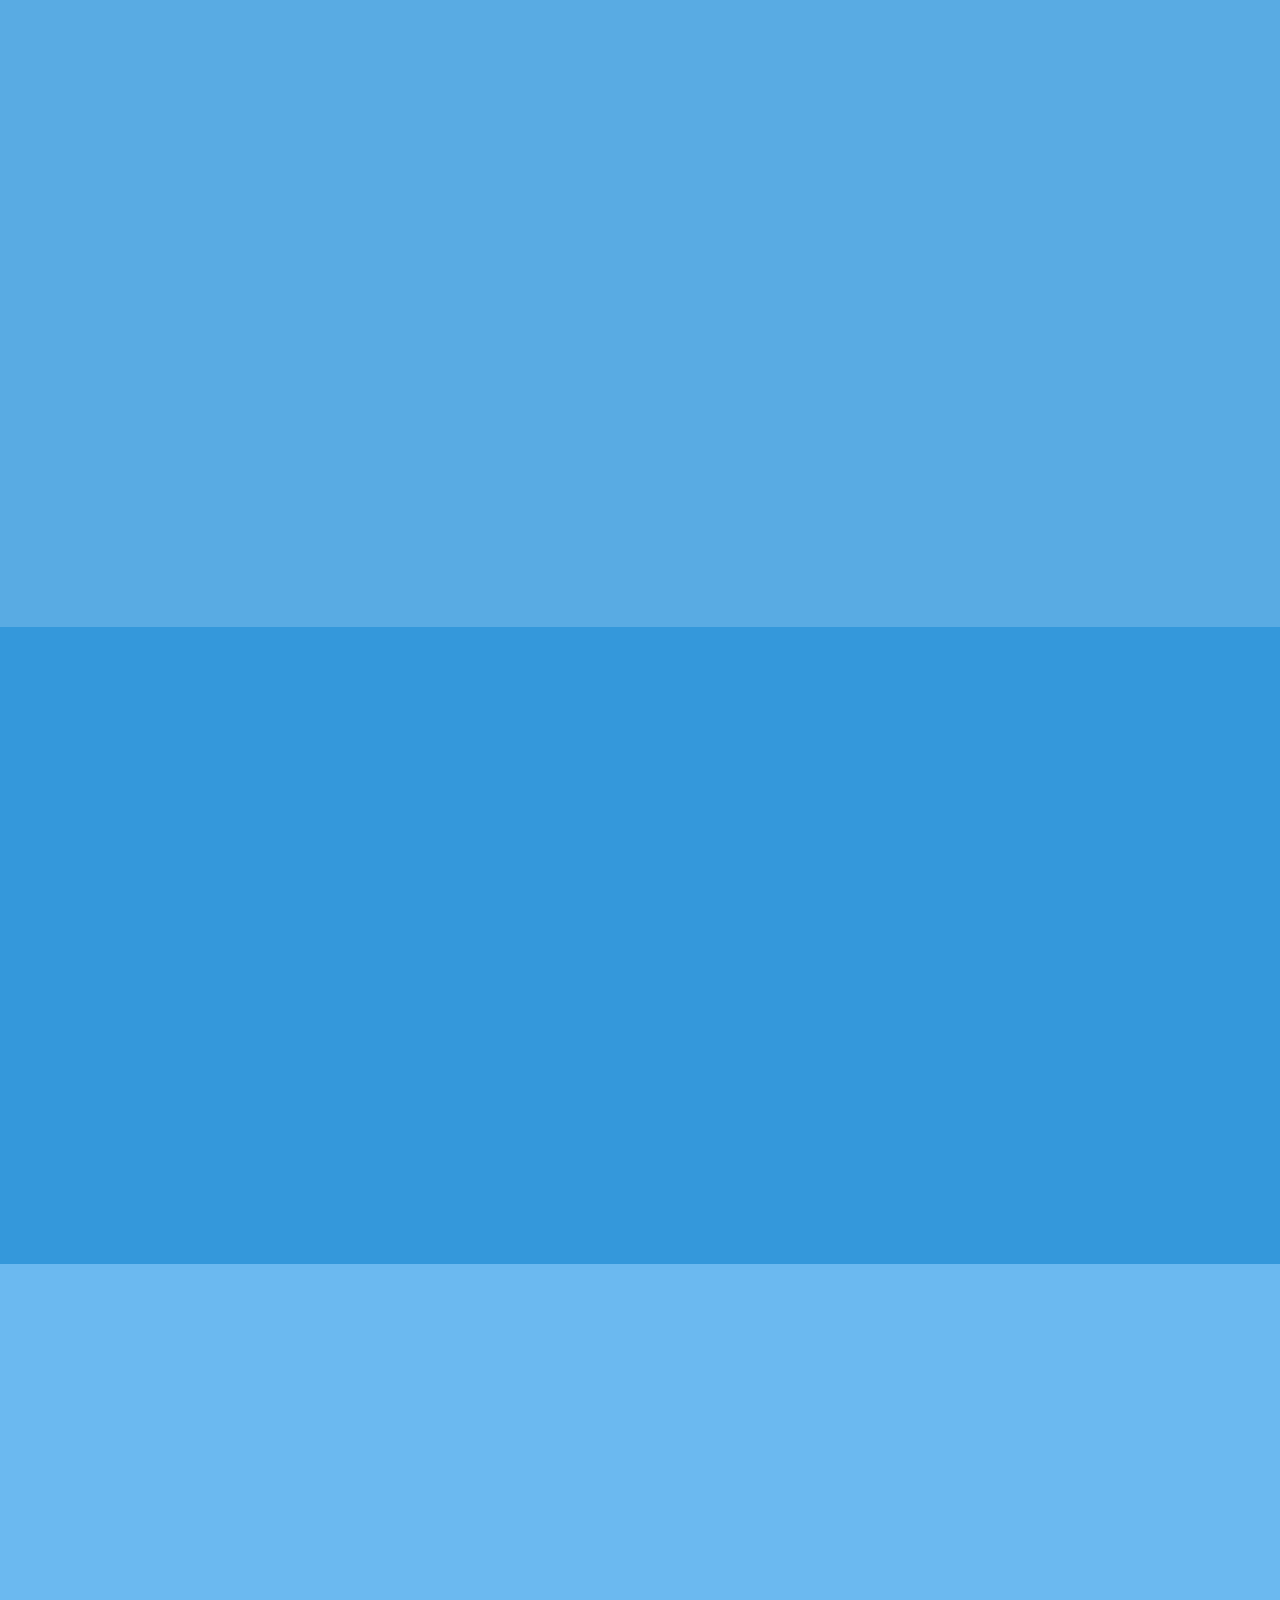
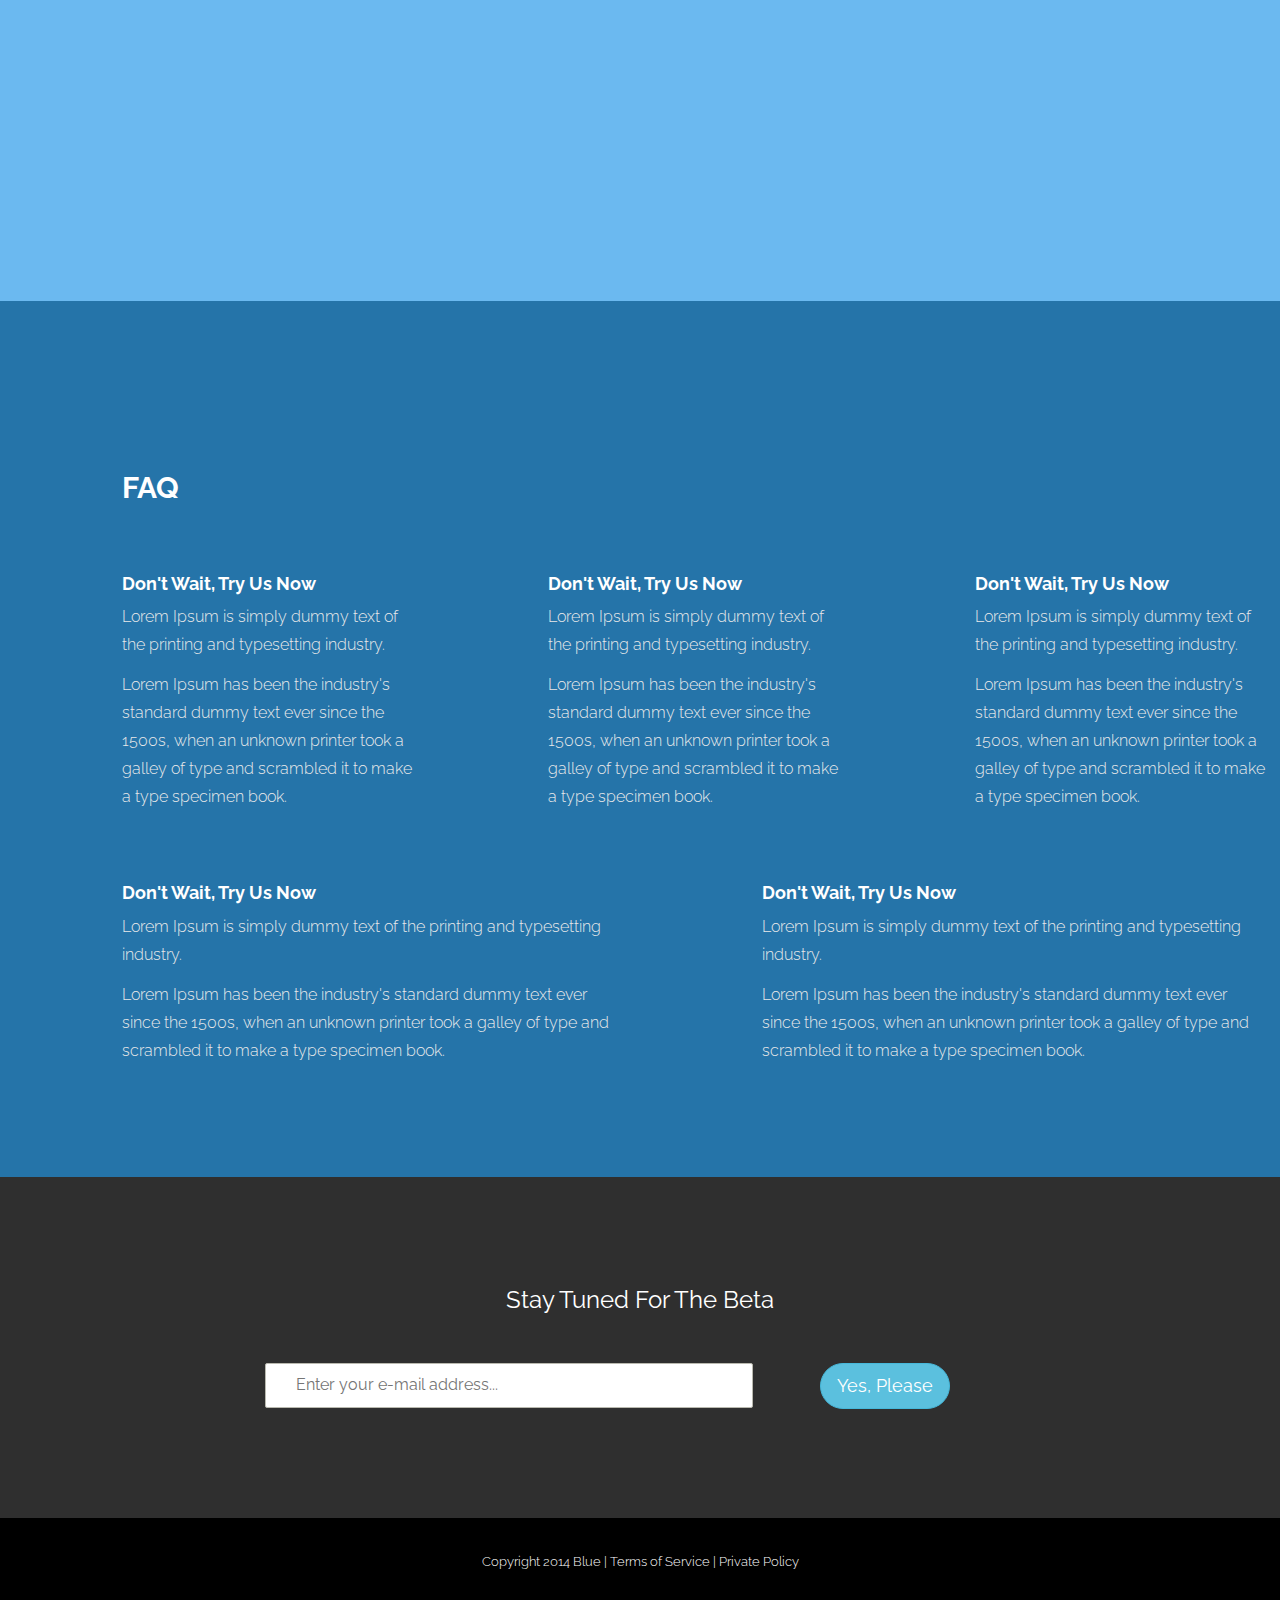
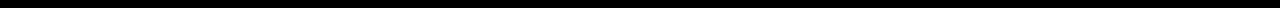
==== commit fcf8f0c5: "add text" ====
--- a/index.html
+++ b/index.html
@@ -35,13 +35,14 @@
 	<div id="h">
 		<div class="container">
 			<div class="row">
-			    <li><button class="btn btn-lg btn-info btn-register" data-toggle="modal" data-target=".bs-modal-sm">Register</button></li>
+			    <li><a href="login.html" class="btn btn-lg btn-info btn-register">Register</a></li>
 			    <div class="col-md-10 col-md-offset-1 mt">
 			    	<h3>Be Blue</h3>
 			    	<h1 class="mb">Maxamize Life</h1>
 			    </div>
 			    <div class="col-md-12 mt">
 			    	<img src="assets/img/hm.png" class="img-responsive aligncenter" alt="" data-effect="slide-top">
+                <h3>Blue transforms the way you spend time at work and in your personal life. It helps you maximize time effeciently, seperate your lives, and group in a new way.</h3>
 			    </div>
 			</div>
 		</div><! --/container -->
--- a/assets/css/style.css
+++ b/assets/css/style.css
@@ -171,6 +171,10 @@
 	padding-right: 15px;
 }
 
+.btn-login {
+    margin-top: -15%;
+}
+
 .btn-white {
 	background: white;
 	color: #2f2f2f;
